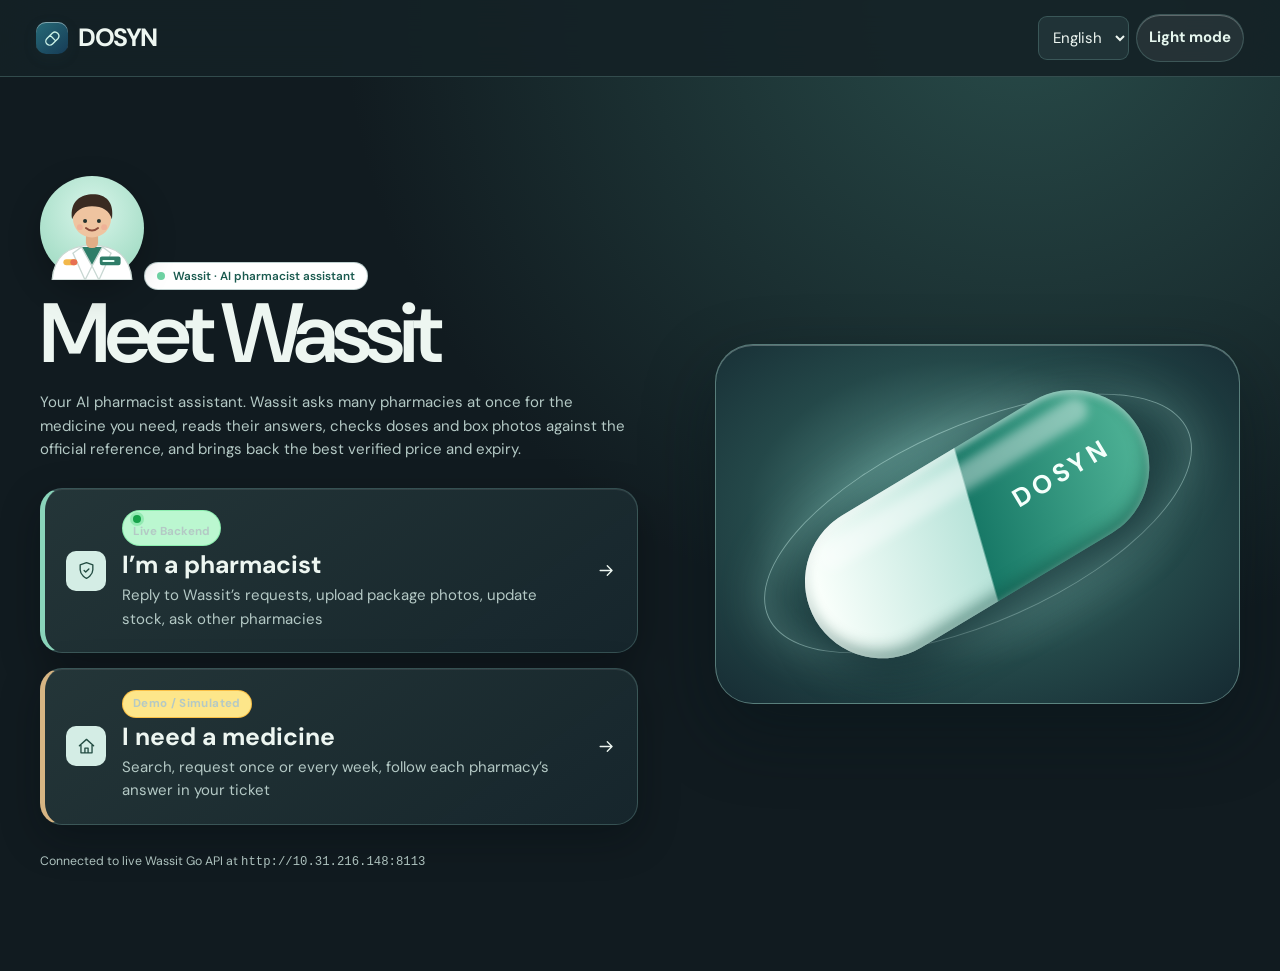
==== web/index.html @ 0b7f14d9 "checkpoint: DOSYN redesign (Wassit client UI), offers/speech fixes, Phase 3A in progress - web: Wass" ====
<!doctype html>
<html lang="en">
<head>
  <meta charset="utf-8">
  <meta name="viewport" content="width=device-width,initial-scale=1">
  <meta name="description" content="DOSYN Pharmacy Network — Live Wassit AI Agent & Pharmacist-to-Pharmacist Availability Enquiry System.">
  <title>DOSYN — Wassit, your AI pharmacist</title>
  <link rel="stylesheet" href="style.css">
  <link rel="stylesheet" href="wassit.css">
  <script>
    window.VITE_API_BASE_URL = window.VITE_API_BASE_URL || 'http://10.31.216.148:8113';
    window.NEXT_PUBLIC_API_BASE_URL = window.NEXT_PUBLIC_API_BASE_URL || 'http://10.31.216.148:8113';
  </script>
  <script defer src="wassit-demo.js"></script>
  <script defer src="wassit-ui.js"></script>
  <script defer src="app.js"></script>
</head>
<body>
  <a class="skip" href="#main">Skip to content</a>
  <div id="app"></div>
  <div id="announce" class="sr" role="status"></div>
  <dialog id="dialog" aria-labelledby="dialog-title"></dialog>
</body>
</html>
---- web/style.css ----
@import url('https://fonts.googleapis.com/css2?family=DM+Sans:wght@400;500;600;700&display=swap');
:root{--ink:#203b33;--muted:#52665d;--pine:#204c3d;--deep:#14382f;--paper:#f8f7f1;--white:#fffefa;--line:#dce3d9;--mint:#e4efe4;--lime:#d9e8ad;--sand:#f7ecd6;--serif:"DM Sans",system-ui,sans-serif;font:15px/1.55 "DM Sans",system-ui,sans-serif;color:var(--ink);background:var(--paper)}
*{box-sizing:border-box}body{margin:0}button,input,select,textarea{font:inherit}button,a,input,select,textarea{touch-action:manipulation}button,a{ -webkit-tap-highlight-color:transparent}button{cursor:pointer}a{color:inherit}h1,h2,h3,p{margin:0}h1,h2{font-family:var(--serif);font-weight:400;line-height:1}h1{font-size:clamp(3rem,7vw,6.3rem)}h2{font-size:clamp(2rem,4.4vw,3.7rem)}h3{font-size:1.05rem}p{color:var(--muted)}:focus-visible{outline:3px solid #8c5228;outline-offset:4px}button:disabled{opacity:.55;cursor:default}.sr,.skip:not(:focus){position:absolute;width:1px;height:1px;overflow:hidden;clip-path:inset(50%)}.skip:focus{position:fixed;top:8px;left:8px;z-index:10;background:white;padding:12px}
.wrap{width:min(1240px,calc(100% - 72px));margin:auto}.top{border-bottom:1px solid var(--line);background:var(--paper)}.top .wrap{display:flex;align-items:center;justify-content:space-between;gap:20px;min-height:76px}.brand{display:inline-flex;align-items:center;gap:10px;text-decoration:none;font-size:25px;font-weight:700;letter-spacing:-.06em;white-space:nowrap}.mark{width:32px;height:32px;background:var(--pine);border-radius:10px;display:grid;place-items:center;color:var(--lime)}svg{width:19px;height:19px;flex:none;vertical-align:middle}.top nav,.actions,.row,.tags{display:flex;align-items:center;gap:12px;flex-wrap:wrap}.top nav{gap:28px}.top nav a,.quiet{font-weight:600;text-decoration:none}.btn{border:1px solid transparent;border-radius:9px;min-height:44px;padding:10px 16px;background:var(--pine);color:#fff;display:inline-flex;gap:9px;align-items:center;justify-content:center;text-decoration:none;font-weight:700;transition:background .18s,transform .18s}.btn:hover{background:#316550;transform:translateY(-1px)}.btn.secondary{background:var(--white);color:var(--pine);border-color:var(--line)}.btn.secondary:hover,.btn.ghost:hover{background:var(--mint)}.btn.ghost{background:transparent;color:var(--pine)}.btn.small{padding:8px 12px}.btn.light{background:var(--lime);color:var(--deep)}.eyebrow{display:inline-flex;align-items:center;gap:8px;font-size:.73rem;font-weight:700;letter-spacing:.15em;text-transform:uppercase}.dot{display:inline-block;width:8px;height:8px;border-radius:50%;background:#588657;flex:none}.tag{border-radius:99px;background:var(--mint);color:#294d39;padding:4px 10px;font-size:.77rem;font-weight:700;display:inline-flex;align-items:center;gap:6px}.tag.warm{background:var(--sand);color:#68491d}.tag.neutral{background:#edf0ea;color:#45564c}
.hero{display:grid;grid-template-columns:1.05fr 1fr;gap:48px;align-items:center;padding:72px 0 66px}.hero h1{margin:20px 0 22px;letter-spacing:-.045em}.hero h1 em{color:#52765d;font-weight:400}.hero p{font-size:1.1rem;max-width:440px}.hero .actions{margin:28px 0 18px}.caption{font-size:.82rem}.scene{min-height:490px;position:relative;display:grid;place-items:center;padding:42px 26px 48px;overflow:hidden;border-radius:24px;background:#dce7d9;background-image:radial-gradient(#8ca591 1px,transparent 1px);background-size:20px 20px;isolation:isolate}.scene:before,.scene:after{content:"";position:absolute;z-index:-1;border:1px solid #a4b7a1;border-radius:50%;width:480px;height:480px;transform:rotate(-25deg) scaleY(.64)}.scene:after{width:640px;height:640px}.scene-label{position:absolute;bottom:16px;left:22px;right:22px;display:flex;justify-content:space-between;color:#365344;font-size:.68rem;font-weight:700;letter-spacing:.12em;text-transform:uppercase}.preview{width:min(100%,380px);border:1px solid #e6eae1;border-radius:17px;background:var(--white);padding:22px;box-shadow:0 22px 54px #26493222}.preview h3{font-size:1.36rem;margin-top:15px}.split{justify-content:space-between}.preview .btn{width:100%;margin-top:14px}.timeline{list-style:none;padding:0;margin:18px 0 0}.timeline li{display:flex;align-items:flex-start;gap:12px;padding:0 0 16px;position:relative}.timeline li:not(:last-child):after{position:absolute;content:"";width:1px;top:23px;left:11px;bottom:0;background:var(--line)}.timeline .step{width:24px;height:24px;flex:none;border-radius:50%;display:grid;place-items:center;background:var(--mint);color:var(--pine);font-size:.77rem;font-weight:700}.timeline .step svg{width:14px;height:14px}.timeline .waiting .step{background:var(--sand);color:#68491d}.timeline small{display:block;color:var(--muted)}.band{background:var(--deep);color:#f8faee}.band .wrap{display:grid;grid-template-columns:repeat(3,1fr);gap:24px;padding:25px 0}.band .row{flex-wrap:nowrap}.band svg{color:var(--lime)}.section{padding:64px 0}.section h2{margin:12px 0 25px}.grid{display:grid;grid-template-columns:repeat(3,minmax(0,1fr));gap:16px}.grid.two{grid-template-columns:repeat(2,minmax(0,1fr))}.card{padding:21px;border:1px solid var(--line);border-radius:14px;background:var(--white);min-width:0}.card p,.card .actions{margin-top:7px}.card .actions{margin-top:15px}.tileicon{display:grid;place-items:center;width:40px;height:40px;border-radius:10px;background:var(--mint);color:var(--pine);flex:none}.section .tileicon{margin-bottom:14px}.footer{border-top:1px solid var(--line);padding:25px 0}
.appbar{position:sticky;top:0;z-index:3}.workspace{display:grid;grid-template-columns:235px minmax(0,1fr);min-height:calc(100vh - 76px)}.side{padding:26px 16px;border-right:1px solid var(--line);background:#f0f2ea}.side .eyebrow{margin:5px 10px 16px}.side nav{display:grid;gap:5px}.side a{border-radius:9px;padding:10px 11px;display:flex;gap:11px;align-items:center;text-decoration:none;font-weight:600;min-height:44px}.side a:hover,.side a[aria-current]{background:#dce9db;color:#234936}.desk{padding:35px clamp(18px,4vw,58px) 60px;max-width:1450px;width:100%}.desk h1,.auth h1{font-size:clamp(2.6rem,5vw,4.5rem);letter-spacing:-.025em;margin:8px 0 10px}.desk h2{font-size:2.25rem;margin:27px 0 15px}.desk>.grid,.desk>.stack,.desk>.card{margin-top:19px}.banner{background:#e1ebdf;border:1px solid #d1e1d0;padding:25px;border-radius:15px}.banner p{max-width:60ch;margin:6px 0 14px}.stack{display:grid;gap:10px}.search{display:flex;gap:10px;align-items:end;margin-top:20px}.search label{flex:1}.field{display:grid;gap:6px;font-weight:700;min-width:0}.field input,.field select,.field textarea{width:100%;min-height:46px;border:1px solid #a6b5a8;border-radius:8px;padding:9px 11px;background:var(--white);color:var(--ink)}.form{display:grid;gap:14px}.empty{padding:24px;border:1px dashed #acbaad;border-radius:12px;color:var(--muted)}.auth{max-width:570px;margin:40px auto;padding:0 18px}.auth .card{padding:clamp(18px,4vw,32px)}.auth .form,.auth .actions{margin-top:16px}.auth .actions a[aria-current]{background:var(--mint)}.auth .caption{margin-top:12px}.request{display:flex;align-items:center;justify-content:space-between;gap:12px;flex-wrap:wrap}.request .row{flex-wrap:nowrap}.request p{margin:2px 0 0}.audit{padding:12px 0;border-top:1px solid var(--line)}.audit small{display:block;color:var(--muted)}dialog{width:min(620px,calc(100% - 28px));max-height:85vh;border:1px solid var(--line);border-radius:16px;color:var(--ink);background:var(--white);padding:24px;box-shadow:0 22px 80px #122f3855}dialog::backdrop{background:#102a24a0}dialog h2{font-size:2.5rem;margin:8px 0 12px}dialog .actions{margin-top:15px}dialog .form{margin-top:12px}.doc{max-height:48vh;width:100%;object-fit:contain;border:1px solid var(--line);border-radius:8px}.doc.pdf{height:48vh}.notice{margin-top:12px;background:var(--sand);color:#62451d;border-radius:8px;padding:10px 13px}.role-name{font-weight:700}.enter{animation:enter .3s ease-out both}@keyframes enter{from{opacity:0;transform:translateY(6px)}to{opacity:1;transform:translateY(0)}}
@media(max-width:1000px){.hero{gap:26px}.scene{min-height:430px}.workspace{grid-template-columns:190px minmax(0,1fr)}.desk .grid{grid-template-columns:repeat(2,minmax(0,1fr))}}
@media(max-width:740px){.wrap{width:calc(100% - 32px)}.top .wrap{min-height:65px}.top nav,.role-name{display:none}.hero{grid-template-columns:1fr;padding:40px 0 32px}.scene{min-height:405px}.hero h1{font-size:clamp(3.4rem,11vw,5.2rem)}.band .wrap{gap:12px;padding:16px 0;grid-template-columns:1fr}.section{padding:38px 0}.grid,.grid.two{grid-template-columns:1fr}.workspace{display:block}.side{padding:8px 12px;border-right:0;border-bottom:1px solid var(--line)}.side .eyebrow{display:none}.side nav{display:flex;overflow-x:auto}.side a{white-space:nowrap}.desk{padding-top:22px}}
@media(max-width:480px){.desk .grid{grid-template-columns:1fr}.search{align-items:stretch;flex-direction:column}.appbar .wrap{gap:6px}.appbar .actions{gap:2px}.appbar .btn{padding:7px}.scene{padding-left:15px;padding-right:15px}.preview{padding:16px}.hero .actions{gap:8px}}
@media(prefers-reduced-motion:reduce){*,*::before,*::after{animation:none!important;transition:none!important;scroll-behavior:auto!important}}
@media(max-width:480px){.appbar .wrap{flex-wrap:wrap;padding:8px 0}.appbar .actions{margin-left:auto}} details{margin-top:15px} summary{cursor:pointer;min-height:44px;padding:9px 0;font-weight:700}

.top{background:#f6faf8cb;backdrop-filter:blur(24px);border-color:#ffffffa0}
body{background:radial-gradient(ellipse at 90% 12%,#a6e1d4 0%,transparent 36%),radial-gradient(ellipse at 4% 40%,#d9d3f0 0%,transparent 37%),radial-gradient(ellipse at 80% 90%,#c4ddf4 0%,transparent 40%),#eff6f5;background-attachment:fixed}
:root{--ink:#122e35;--muted:#405d66;--pine:#174c52;--deep:#123a44;--white:#ffffffa6;--line:#76979f47;--mint:#d8eee9;--lime:#ccf2e7}
h1,h2{font-weight:600;line-height:1.04;letter-spacing:-.065em}
.hero{gap:clamp(24px,5vw,78px);min-height:clamp(640px,83vh,810px);padding-block:56px}
.hero h1{font-size:clamp(3.1rem,6.8vw,6.5rem);letter-spacing:-.085em;line-height:.98}
.hero h1 em{font-style:normal;font-weight:500;color:#24666e}
.hero p{max-width:42ch}
.mark{background:linear-gradient(140deg,#276b78,#163b56);box-shadow:inset 0 1px #ffffff6b,0 4px 14px #24445724}
.btn{border-radius:999px;box-shadow:inset 0 1px #ffffff43}
.btn.secondary{background:#ffffff80}
.btn:hover{background:#22606a}
.scene{isolation:isolate;min-height:530px;border-radius:clamp(28px,5vw,65px) 26px clamp(35px,6vw,82px) 28px;background:linear-gradient(148deg,#122f49,#255663 57%,#397d7d);border:1px solid #ffffffa0;box-shadow:0 26px 65px #24485440,inset 0 1px 0 #ffffff85}
.scene:before,.scene:after{display:none}
.scene-label{color:#e4f9f3}
.preview{position:relative;border-radius:24px;background:linear-gradient(145deg,#f6fff9eb,#d4e9efd6);border-color:#fff;backdrop-filter:blur(24px);box-shadow:0 25px 65px #061f4382,inset 0 1px #fff;z-index:1}
.orbit{position:absolute;width:min(560px,135%);aspect-ratio:1;top:50%;left:50%;transform:translate(-50%,-50%) rotate(-25deg);pointer-events:none}
.orbit i{position:absolute;inset:12%;border-radius:46%;border:15px solid #91e6e88f;box-shadow:0 0 32px #8ce2e673,inset 0 0 30px #90edf89e;animation:flow 16s ease-in-out infinite alternate}
.orbit i:nth-child(2){inset:6% 12%;border-width:3px;border-color:#c8f4ff;transform:rotate(44deg);animation-delay:-7s}
.orbit i:nth-child(3){inset:20% 4%;border-width:23px;border-color:#9b97e18c;transform:rotate(82deg);animation-delay:-11s}
.orbit i:nth-child(4){inset:2% 24%;border-width:1px;border-color:#b6f4ff;transform:rotate(116deg);animation-delay:-4s}
@keyframes flow{from{border-radius:43% 57% 48% 52% / 53% 39% 61% 47%;scale:.92}to{border-radius:56% 44% 61% 39% / 39% 61% 44% 56%;scale:1.13}}
.band{background:#174354e8}
.band .row{font-weight:600}
.card,.banner,.side,dialog{background:linear-gradient(140deg,#ffffffda,#f3fbf88f);border:1px solid #ffffffdc;box-shadow:0 9px 32px #294f5d14,inset 0 1px #fff;backdrop-filter:blur(18px)}
.card{border-radius:22px}
.card h3{margin-top:5px}
.workspace{grid-template-columns:minmax(205px,235px) minmax(0,1fr);gap:16px;padding:16px}
.side{border-radius:26px;height:max-content;position:sticky;top:94px}
.side a[aria-current],.side a:hover{background:#cde8e7}
.desk{border-radius:30px;background:#f6fbfa70;border:1px solid #ffffffb8;padding-top:34px}
.desk h1,.auth h1{letter-spacing:-.07em}
.banner{background:radial-gradient(ellipse at 100% 20%,#a7dfd7a6,transparent 65%),linear-gradient(125deg,#effcf8,#eef2fc9e);padding:clamp(20px,4vw,46px)}
.banner h2{margin:8px 0;font-size:clamp(1.9rem,4vw,3.1rem)}
.library{display:flex;align-items:center;gap:clamp(18px,5vw,52px);flex-wrap:wrap}
.folder-art{width:clamp(95px,17vw,172px);aspect-ratio:1;display:grid;place-items:center;flex:none;border-radius:32% 26% 38% 26%;color:#d7fff5;background:linear-gradient(145deg,#62a8ab,#1b586d 70%,#2d476c);box-shadow:inset 0 1px #ffffffb2,0 15px 38px #27616f4f;transform:rotate(-6deg)}
.folder-art svg{width:48%;height:48%;stroke-width:1.2}
dialog{background:linear-gradient(145deg,#f9fffc,#eaf6fa);border-radius:26px}
.upload{padding:17px;border:1px dashed #779b9e;border-radius:16px;background:#ffffff75}
.upload p:empty{display:none}
.field input[type=file]{min-width:0}
.timeline .waiting .step{box-shadow:0 0 0 4px #d9ad552c}
@media(max-width:1000px){.workspace{grid-template-columns:190px minmax(0,1fr)}.scene{min-height:460px}}
@media(max-width:740px){.workspace{display:block;padding:8px}.side{position:static;margin-bottom:8px;border-radius:15px}.desk{padding-top:22px;border-radius:20px}.hero{padding-block:40px;min-height:auto}.scene{min-height:405px}}
@media(prefers-reduced-motion:reduce){.orbit i{animation:none}}
.floor-counter{position:relative;display:grid;grid-template-columns:minmax(0,1.5fr) minmax(215px,1fr);gap:24px;align-items:end;padding:clamp(20px,4vw,45px);border-radius:26px;border:1px solid white;background:radial-gradient(ellipse at 86% 0,#b1e4d5 0,transparent 56%),linear-gradient(130deg,#f9fffc,#e1f2f1);box-shadow:inset 0 1px #fff,0 14px 36px #1a576416}
.floor-counter h1{font-size:clamp(2.6rem,5vw,5rem);margin:12px 0}.floor-counter .search{margin-top:24px}.floor-counter input{border-radius:999px;padding-inline:15px;background:#ffffffc9}
.counter-links{display:grid;gap:9px}.counter-links a{display:flex;align-items:center;gap:12px;padding:10px;border-radius:15px;text-decoration:none;background:#ffffff84;border:1px solid #fff;transition:background .2s}.counter-links a:hover{background:white}.counter-links a>svg{margin-left:auto}.counter-links small{display:block;color:var(--muted)}
.shelf-heading{margin-top:20px}.shelf-heading h2{margin:10px 0}.shelf-note{margin-bottom:14px}
.shelf-case{position:relative;overflow:hidden;padding:clamp(12px,3vw,32px);border-radius:22px;border:1px solid #fff;background:repeating-linear-gradient(90deg,transparent 0 28px,#7a96891a 29px 30px),radial-gradient(ellipse at 50% 0,#ecfff9,#d7e6e2 65%,#c1d4d0);box-shadow:inset 0 8px 26px #385c5b25,0 15px 32px #294f5d20}
.shelf-case:before{content:"";position:absolute;inset:0 8% auto;height:3px;background:#fff;box-shadow:0 2px 21px 6px #d7fff3;pointer-events:none}
.shelf-products{display:grid;grid-template-columns:repeat(auto-fill,minmax(min(100%,143px),1fr));gap:14px 0;align-items:stretch}
.shelf-product{position:relative;display:grid;grid-template-rows:148px auto;justify-items:center;align-items:end;gap:12px;min-width:0;text-align:left;border:0;background:transparent;color:var(--ink);padding:10px 9px 0;isolation:isolate}
.shelf-product:after{content:"";position:absolute;z-index:-1;left:0;right:0;top:156px;height:19px;border-top:1px solid #fff;border-bottom:1px solid #9fb9b3;background:linear-gradient(#e8fffae8,#a8cbc3a3 45%,#e8f9f5d9);box-shadow:0 10px 14px #527e7838}
.shelf-label{align-self:start;width:100%;padding:7px 8px;min-height:65px;border:1px solid #fff;border-radius:7px;background:#f8fffdc2;text-align:center;overflow-wrap:anywhere}.shelf-label small{display:block;color:var(--muted);font-size:.72rem;line-height:1.35}
.carton{--package:#db8f88;position:relative;display:block;width:min(100%,112px);height:126px;transform:perspective(490px) rotateY(-13deg);transition:transform .24s ease,filter .24s ease;filter:drop-shadow(6px 10px 5px #233a3c40)}
.carton:before,.carton:after{content:"";position:absolute;background:var(--package)}.carton:before{width:13px;top:0;bottom:0;left:100%;transform:skewY(-24deg);transform-origin:left;filter:brightness(.76)}.carton:after{left:0;right:0;bottom:100%;height:6px;transform:skewX(-64deg);transform-origin:bottom;filter:brightness(1.12)}
.carton-front{display:flex;flex-direction:column;height:100%;position:relative;overflow:hidden;padding:7px 6px;line-height:1.1;background:linear-gradient(152deg,#fff 0 59%,var(--package) 60% 84%,#edf5f4 85%);border:1px solid #fff;box-shadow:inset -2px 0 #294f5d1a;font-size:.71rem}.carton-front strong{font-size:.83rem;margin-top:9px;letter-spacing:-.045em}.carton-front small{font-size:.64rem;margin-top:4px}.carton-brand,.carton-demo{font-size:.51rem;letter-spacing:.10em;font-weight:700}.carton-brand svg{width:12px;height:12px}.carton-demo{margin-top:auto}.carton.violet{--package:#c1a5db}.carton.aqua{--package:#78c8c9}.carton.amber{--package:#e6bb77}.carton.blue{--package:#99b7e4}.carton.green{--package:#88c5a3}
.shelf-product:hover .carton,.shelf-product:focus-visible .carton{transform:perspective(490px) rotateY(2deg) translateY(-8px);filter:drop-shadow(8px 15px 6px #233a3c45)}
.product-display{display:flex;align-items:center;gap:25px;padding:18px;background:#dcefeb;border-radius:16px}.product-display .carton{flex:0 0 112px}.product-display p+p{margin-top:7px}
@media(max-width:950px){.floor-counter{grid-template-columns:1fr}.counter-links{grid-template-columns:repeat(2,minmax(0,1fr))}}
@media(max-width:480px){.counter-links{grid-template-columns:1fr}.shelf-products{grid-template-columns:repeat(2,minmax(0,1fr))}.shelf-product{padding-inline:6px}.shelf-case{padding-inline:8px}.product-display{gap:16px;padding:13px}}
.dispensary,.dispensary-dialog{--ink:#edf6f1;--muted:#b4c9c5;--pine:#bce9d8;--line:#638d8b66;--white:#203337;--mint:#d4ede5;color:var(--ink)}
.dispensary{min-height:100vh;background:radial-gradient(ellipse at 80% 0,#284b49,transparent 47%),#111b20}
.dispensary .top{background:#142226e8;border-color:var(--line)}
.dispensary .workspace{max-width:1500px;margin:auto;gap:22px}
.dispensary .side,.dispensary .desk,.dispensary .card,.dispensary-dialog{background:linear-gradient(145deg,#26383bea,#17272de8);border-color:var(--line);box-shadow:0 14px 40px #040b0e50,inset 0 1px #ffffff16}
.dispensary .side a:hover,.dispensary .side a[aria-current]{background:#36534f;color:#effbf4}
.dispensary .floor-counter{background:radial-gradient(ellipse at 100% 0,#3b6761,transparent 62%),linear-gradient(130deg,#273e41,#18282e);border-color:var(--line);box-shadow:inset 0 1px #ffffff1a}
.dispensary .counter-links a,.dispensary-dialog .upload{background:#ffffff0a;border-color:var(--line)}
.dispensary .counter-links a:hover{background:#ffffff21}
.dispensary .btn,.dispensary-dialog .btn{color:#17342f}
.dispensary .btn.secondary,.dispensary .btn.ghost,.dispensary-dialog .btn.secondary,.dispensary-dialog .btn.ghost{background:#ffffff12;color:#e6f7ef;border-color:var(--line)}
.dispensary .btn:hover,.dispensary-dialog .btn:hover{background:#d2f5e8;color:#17342f}
.dispensary .field input,.dispensary .field select,.dispensary .field textarea,.dispensary-dialog .field input,.dispensary-dialog .field select,.dispensary-dialog .field textarea{background:#18282d;color:var(--ink);border-color:#74958f;color-scheme:dark}
.dispensary input::placeholder,.dispensary-dialog input::placeholder{color:var(--muted)}
.dispensary :focus-visible,.dispensary-dialog :focus-visible{outline-color:#f4c98a}
.dispensary .tileicon{color:#234c42}
.dispensary .shelf-case{background:repeating-linear-gradient(90deg,transparent 0 38px,#d6fff211 39px 40px),radial-gradient(ellipse at 50% 0,#42615c,#1c3236 65%,#15252a);border-color:var(--line);box-shadow:inset 0 8px 24px #07121685,0 14px 30px #0b151972}
.dispensary .shelf-product:after{border-color:#bdeae6a3;background:linear-gradient(#c4f9ee99,#5a9f9585 35%,#254444bd 83%,#abd6cb94);box-shadow:0 10px 14px #07121699}
.dispensary .shelf-label{background:#18292ce3;border-color:var(--line)}
.dispensary .carton,.dispensary-dialog .carton{color:#142d35}
.dispensary-dialog .product-display{background:#111e23;border:1px solid var(--line);align-items:stretch}
.medicine-record{display:grid;gap:6px;margin:0;flex:1}.medicine-record div{padding:3px 0;border-bottom:1px solid var(--line)}.medicine-record dt{color:var(--muted);font-size:.74rem}.medicine-record dd{margin:0;font-weight:600}
.folder-grid{display:grid;grid-template-columns:repeat(auto-fill,minmax(min(100%,210px),1fr));gap:20px;margin-top:15px}
.folder-tile{position:relative;isolation:isolate;min-height:158px;padding:18px 0 0;border:0;background:transparent;color:var(--ink);text-align:left}
.folder-tile:before{content:"";position:absolute;inset:0 47% auto 0;height:30px;border:1px solid #769e94;background:#3d625b;border-radius:12px 16px 0 0;z-index:-2}
.folder-sheet{position:absolute;inset:14px 14px 0;background:#c9e5d9;border-radius:8px;z-index:-1;transition:transform .2s ease}
.folder-face{display:grid;align-content:end;gap:5px;min-height:140px;padding:17px;border:1px solid #84b3a49c;border-radius:12px;background:linear-gradient(150deg,#45736bf5,#1e3a3d);box-shadow:inset 0 1px #ffffff35,0 10px 30px #0b151950;overflow-wrap:anywhere}
.folder-face svg{margin-bottom:8px;color:#c7eadd}.folder-face small{color:#c8ddd8}
.folder-tile:hover .folder-sheet,.folder-tile:focus-visible .folder-sheet{transform:translateY(-7px)}
.dispensary-dialog .timeline .step{color:#214839}.dispensary-dialog .timeline .waiting .step{color:#68491d}
.public-site .hero{min-height:clamp(510px,73vh,730px);grid-template-columns:1.05fr 1fr}
.public-site .hero h1 em{color:#b7e9d7}
.store-window{overflow:hidden;padding:clamp(18px,3vw,35px);border-radius:34px;border:1px solid #91beb280;background:radial-gradient(ellipse at 50% 4%,#537b70,#253f43 52%,#15282e);box-shadow:inset 0 1px #ffffff45,0 25px 65px #06101785}
.window-cartons{display:flex;justify-content:center;align-items:end;gap:clamp(12px,4vw,45px);min-height:236px;padding:38px 8px 22px;border-bottom:9px solid #99d4c48c;box-shadow:0 8px 22px #86d5c32f}
.window-cartons .carton:nth-child(2){height:156px;width:min(100%,128px);transform:perspective(490px) rotateY(-8deg) translateY(-6px)}
.window-counter,.window-counter>div{display:flex;align-items:center;gap:12px}.window-counter{justify-content:space-between;padding-top:25px}.window-counter small{display:block;color:var(--muted)}
.public-tracker .timeline .step{color:#214839}.public-tracker .timeline .waiting .step{color:#68491d}
.access-layout{display:grid;grid-template-columns:1fr minmax(320px,.85fr);gap:20px;max-width:1060px;padding:clamp(24px,6vw,76px) 0}
.access-intro,.access-card{padding:clamp(20px,4vw,48px);border-radius:27px}.access-intro{background:radial-gradient(ellipse at 70% 82%,#426d63,transparent 60%),linear-gradient(145deg,#264045,#17282d);border:1px solid var(--line);display:flex;flex-direction:column}
.access-intro h2,.access-card h1{margin:12px 0;max-width:14ch}.access-card h1{font-size:clamp(2.7rem,5vw,4.6rem)}
.access-object{display:grid;place-items:center;min-height:210px;flex:1;padding-top:24px}.access-object .carton{scale:1.23}
.role-toggle{display:grid;grid-template-columns:1fr 1fr;gap:6px;padding:5px;margin:22px 0 18px;border-radius:999px;background:#111f23;border:1px solid var(--line)}
.role-toggle .btn{border-color:transparent!important;background:transparent!important}.role-toggle .btn[aria-current]{background:#bce9d8!important;color:#17342f!important}
.access-card .form>.btn{margin-top:5px}.access-switch{margin-top:18px}.access-switch a{color:#bce9d8;font-weight:700}
@media(max-width:740px){.public-site .hero,.access-layout{grid-template-columns:1fr}.access-card{grid-row:1}.access-object{display:none}.window-cartons{min-height:200px}}
.preferences{display:flex;flex-wrap:wrap;gap:7px;align-items:center}.preferences select{min-height:44px;border:1px solid var(--line);border-radius:9px;padding:6px 10px;color:var(--ink);background:var(--white)}
.client-shortcuts{display:flex;flex-wrap:wrap;gap:12px;margin:24px 0}.dispensary .client-shortcuts a{background:#283f59;border-color:#7195b1}.dispensary .client-shortcuts a:nth-child(2){background:#524268;border-color:#a690c0}.dispensary .client-shortcuts a:nth-child(3){background:#55452c;border-color:#ad9364}
.dispensary .desk>p,.dispensary .side a,.map-choice{font-size:1.06rem}.dispensary .side a,.map-choice,.dispensary .btn{min-height:48px}.dispensary .shelf-label small{font-size:.85rem}
.map-layout{display:grid;grid-template-columns:minmax(0,1.6fr) minmax(230px,1fr);gap:16px;margin-top:24px}.pharmacy-map{position:relative;min-height:390px;isolation:isolate;overflow:hidden;border-radius:22px;border:1px solid #9bb9b8;background:repeating-linear-gradient(30deg,#b7dde5 0 24px,#b5dbe4 25px 26px)}
.coast{position:absolute;inset:0;clip-path:polygon(74% 0,69% 16%,57% 28%,59% 40%,49% 53%,46% 69%,35% 83%,29% 100%,100% 100%,100% 0);background:repeating-linear-gradient(112deg,transparent 0 27px,#a7bdad 28px 29px),repeating-linear-gradient(12deg,#edf2e7 0 31px,#bdcabe 32px 34px)}
.map-pin{position:absolute;display:flex;align-items:center;gap:6px;min-height:46px;border:2px solid white;border-radius:10px;padding:7px 9px;background:#fff;color:#13353b;font-weight:700;box-shadow:0 4px 12px #15434d4d;white-space:nowrap}.map-pin[aria-pressed=true]{background:#175b52;color:white}.pin-0{top:16%;left:48%}.pin-1{top:42%;left:36%}.pin-2{top:71%;left:23%}
.map-list{display:grid;gap:8px;align-content:start}.map-choice{display:flex;align-items:center;gap:10px;text-align:start;padding:10px;border-radius:12px;border:1px solid var(--line);background:var(--white);color:var(--ink)}.map-choice[aria-pressed=true]{outline:2px solid #56a490;outline-offset:-2px}.map-choice small{display:block;color:var(--muted)}.map-detail h2{margin:0;font-size:1.65rem}
.inventory-folders{display:grid;grid-template-columns:repeat(auto-fit,minmax(125px,1fr));gap:12px;margin-top:22px}.inventory-folders .folder-tile{min-height:100px;color:#f0fff9}.inventory-folders .folder-face{min-height:82px;padding:12px}.inventory-folders [aria-pressed=true] .folder-face{outline:3px solid #c5a257;outline-offset:-3px}.stock-grid{margin-top:18px}.stock-grid .carton{color:#143437;margin:8px 0 16px}
.ai-guide{display:flex;align-items:center;gap:12px;margin-top:14px;padding:10px;border:1px solid var(--line);border-radius:13px}.ai-guide small{display:block;color:var(--muted)}.ai-avatar{display:block;position:relative;flex:none;width:48px;height:48px;border-radius:50%;background:#b9dcd4;overflow:hidden}.ai-avatar:before{content:"";position:absolute;top:7px;left:15px;width:18px;height:19px;border-radius:47%;background:#b97a54;box-shadow:0 -4px 0 -1px #34434a}.ai-avatar i{position:absolute;left:8px;bottom:0;width:32px;height:21px;background:linear-gradient(62deg,#fff 45%,#377b73 46% 55%,#fff 56%);border-radius:50% 50% 0 0}
[data-theme=light] .dispensary,[data-theme=light] .dispensary-dialog{--ink:#17343b;--muted:#435b63;--line:#a7bebd;--white:#fff;--pine:#1b5b50;background:#eef6f4;color:var(--ink)}
[data-theme=light] .dispensary .top,[data-theme=light] .dispensary .desk,[data-theme=light] .dispensary .side,[data-theme=light] .dispensary .card,[data-theme=light] .dispensary .shelf-label,[data-theme=light] .dispensary-dialog .product-display{background:#fff;color:var(--ink);box-shadow:0 6px 22px #153c4012}
[data-theme=light] .dispensary .btn,[data-theme=light] .dispensary-dialog .btn{color:white}[data-theme=light] .dispensary .btn.secondary,[data-theme=light] .dispensary .btn.ghost,[data-theme=light] .dispensary-dialog .btn.secondary,[data-theme=light] .dispensary-dialog .btn.ghost{color:var(--ink);background:#e3efed}
[data-theme=light] .dispensary .side a[aria-current],[data-theme=light] .dispensary .side a:hover{background:#d5eae4;color:#143b32}
[data-theme=light] .dispensary .client-shortcuts a:first-child{background:#dceafa}[data-theme=light] .dispensary .client-shortcuts a:nth-child(2){background:#ede4f7}[data-theme=light] .dispensary .client-shortcuts a:nth-child(3){background:#faedcf}
[data-theme=light] .dispensary .hero h1 em,[data-theme=light] .access-switch a{color:#1b5b50}[data-theme=light] .store-window,[data-theme=light] .access-intro{background:#d9ede8}[data-theme=light] .public-site .band{color:#fff}
[data-theme=light] .dispensary .field input,[data-theme=light] .dispensary .field select,[data-theme=light] .dispensary .field textarea,[data-theme=light] .dispensary-dialog .field input,[data-theme=light] .dispensary-dialog .field select,[data-theme=light] .dispensary-dialog .field textarea{background:#fff;color:var(--ink);color-scheme:light}
[dir=rtl] .side{border-inline-start:0}[dir=rtl] .request .row{flex-direction:row}
.top .wrap{flex-wrap:wrap;padding-block:8px}
@media(max-width:850px){.map-layout{grid-template-columns:1fr}}
@media(max-width:480px){.pharmacy-map{min-height:310px}.pin-0{left:35%}.pin-1{left:24%}.pin-2{left:12%}}
.counter-board{display:grid;grid-template-columns:minmax(0,1.6fr) minmax(0,1fr);gap:16px;margin:18px 0 26px}.counter-board h2{margin:0 0 14px;font-size:clamp(1.5rem,3vw,2.4rem)}.counter-board section>.btn{margin-top:15px}.counter-board .counter-replies{border-inline-start:4px solid #d8b36d}.counter-board .counter-files{border-inline-start:4px solid #a895d2}.counter-files .tileicon{margin-bottom:14px}.confirmation-card{margin-top:12px;padding:16px;border:1px solid var(--line);border-inline-start:4px solid #c9a66b;border-radius:13px;background:#81a8a815}.confirmation-card.available{border-inline-start-color:#65b994}.confirmation-card.unavailable{border-inline-start-color:#d78c82}.confirmation-card.unresolved{border-inline-start-color:#9ba6ad}.confirmation-card h3{margin:10px 0}.confirmation-card dl{display:grid;grid-template-columns:repeat(auto-fit,minmax(min(100%,140px),1fr));gap:10px;margin:10px 0}.confirmation-card dt{color:var(--muted);font-size:.83rem}.confirmation-card dd{margin:0;font-weight:600}.confirmation-card p strong{display:block;color:var(--ink)}.confirmation-card .btn{margin-top:12px}
@media(max-width:740px){.counter-board{grid-template-columns:1fr}}
.queue-overview{display:grid;grid-template-columns:repeat(3,minmax(0,1fr));gap:14px;margin:24px 0}.queue-metric{display:grid;grid-template-columns:auto 1fr auto;align-items:center;gap:10px;text-decoration:none;border-block-start:3px solid #c5a15f!important}.queue-metric:nth-child(2){border-block-start-color:#79adbf!important}.queue-metric:nth-child(3){border-block-start-color:#aa92c8!important}.queue-metric strong{font-size:1.9rem;line-height:1}.queue-metric>span:not(.tileicon){grid-column:1/3;font-weight:700}.queue-metric>svg{grid-row:2;grid-column:3}.queue-metric:hover{outline:1px solid var(--pine)}
.queue-filters{display:flex;flex-wrap:wrap;gap:8px;margin:22px 0 16px}.queue-filters button{min-height:46px;padding:8px 12px;border:1px solid var(--line);border-radius:9px;background:var(--white);color:var(--ink);font-weight:600}.queue-filters button[aria-pressed=true]{background:#c6e7da;color:#15382f;border-color:#669c8b}.queue-filters span{display:inline-block;min-width:21px;margin-inline-start:5px;border-radius:6px;background:#7fb8aa33;text-align:center}
.directory-layout{grid-template-columns:minmax(230px,1fr) minmax(0,1.5fr);align-items:start}.directory-map{margin-top:0}.directory-map .pharmacy-map{min-height:330px}.directory-map summary{padding-block:5px}
@media(max-width:850px){.directory-layout{grid-template-columns:1fr}}@media(max-width:600px){.queue-overview{grid-template-columns:1fr}.queue-metric>span:not(.tileicon){grid-column:auto}.queue-metric>svg{grid-row:auto;grid-column:auto}.queue-metric{grid-template-columns:auto auto 1fr auto}}
.entry-hall{max-width:840px;padding-block:clamp(40px,11vh,105px)}.entry-hall h1{font-size:clamp(3rem,7vw,5.6rem);margin-bottom:14px}.entry-hall>p{font-size:1.12rem}.entry-doors{display:grid;gap:15px;margin:27px 0}.entry-door{display:flex;align-items:center;gap:16px;text-decoration:none;min-height:104px;border-inline-start:5px solid #8ad4ba!important}.entry-door:nth-child(2){border-inline-start-color:#d6b583!important}.entry-door strong{display:block;font-size:clamp(1.2rem,3vw,1.65rem)}.entry-door span:not(.tileicon){display:block;color:var(--muted)}.entry-door>svg{margin-inline-start:auto}.entry-door:hover{outline:2px solid var(--pine)}
.entry-account{width:min(680px,calc(100% - 32px));margin:auto;padding-block:30px 65px}.entry-account .access-card{margin-top:14px}.entry-account .form{margin-top:20px}
.room-back{margin-bottom:17px}.office-door{padding:22px clamp(18px,4vw,40px);border:1px solid #9d8669;border-radius:18px;background:repeating-linear-gradient(90deg,#24272a 0 22px,#2e3031 23px 24px);box-shadow:inset 0 0 0 5px #111b2080}.office-door .btn{margin-top:16px}.pharmacist-space .stock-bin{border-block-start:4px solid #ad9474}.pharmacist-space .stock-grid{padding:12px;border-radius:12px;background:#8f766322}.stock-bin .tag{margin-top:8px}
.branch-results{display:grid;gap:10px;margin-top:15px}.branch-results article{display:flex;align-items:center;justify-content:space-between;gap:10px;flex-wrap:wrap;border:1px solid var(--line);border-radius:12px;padding:13px}.branch-results .tag{margin-top:6px}
[data-theme=light] .office-door{background:repeating-linear-gradient(90deg,#f0ebe2 0 22px,#e2d7c6 23px 24px);box-shadow:none}
.client-space .workspace,.pharmacist-space .workspace{display:block;max-width:1190px}.client-space .side,.pharmacist-space .side{position:static;margin-bottom:14px;padding:8px 12px;border-radius:14px}.client-space .side .eyebrow,.pharmacist-space .side .eyebrow{display:none}.client-space .side nav,.pharmacist-space .side nav{display:flex;overflow-x:auto}.client-space .side a,.pharmacist-space .side a{white-space:nowrap}.client-space .desk,.pharmacist-space .desk{border:0;background:transparent;box-shadow:none;padding-inline:clamp(6px,2vw,25px)}
.verify-result:empty{display:none}.verify-result{border-inline-start:4px solid #caa05d;padding:10px 13px;background:#caa05d20;border-radius:7px;color:var(--ink)}.licence-help{margin-top:0}.licence-help summary{color:var(--ink)}.licence-help ul{margin-block:4px 10px;padding-inline-start:22px;color:var(--muted)}
.stock-actions{margin-top:18px}
.public-site .entry-gallery{max-width:1200px;display:grid;grid-template-columns:1.14fr 1fr;gap:clamp(24px,6vw,90px);align-items:center}.pill-display{position:relative;display:grid;place-items:center;min-height:360px;overflow:hidden;border-radius:38px;border:1px solid #b7ebdc65;background:radial-gradient(ellipse at 48% 47%,#64a299,#244849 57%,#152931);box-shadow:0 28px 70px #06151870,inset 0 1px #fff4}.pill-ring{position:absolute;width:88%;height:55%;border:1px solid #d2fcf47a;border-radius:50%;transform:rotate(-24deg);box-shadow:0 0 48px #bcfff239,inset 0 0 48px #bcfff239}.hero-pill{width:72%;aspect-ratio:2.45;position:relative;display:grid;place-items:center;border-radius:100px;overflow:hidden;transform:rotate(-31deg);background:linear-gradient(105deg,#f9fffb 8%,#b9e4da 49.5%,#187967 50%,#56ba9c);box-shadow:inset 0 3px 8px #fff9,inset 0 -9px 15px #1250447d,0 17px 40px #071a2188;animation:pill-float 7s ease-in-out infinite}.hero-pill i{position:absolute;inset:11% 9% auto;height:17%;border-radius:100px;background:#fff6;filter:blur(5px)}.hero-pill strong{margin-inline-start:52%;font-size:clamp(.8rem,2.4vw,1.7rem);letter-spacing:.18em;color:#f4fffb}.stock-explainer{border-inline-start:4px solid #85c5ad!important}@keyframes pill-float{50%{transform:translateY(-12px) rotate(-27deg)}}@media(max-width:740px){.public-site .entry-gallery{grid-template-columns:1fr}.pill-display{min-height:230px}.hero-pill{max-width:260px}}

/* ---- Live Wassit Backend Integration Styles ---- */
.tag.live{background:#bbf7d0;color:#114b32;border:1px solid #4ade8066}
.tag.danger{background:#fecdd3;color:#7f1d1d;border:1px solid #f8717166}
.tag.info{background:#bae6fd;color:#0c4a6e;border:1px solid #38bdf866}
.tag.demo-badge{background:#fde68a;color:#78350f;border:1px solid #f59e0b88;font-weight:700;letter-spacing:.03em}
.live-pulse{display:inline-block;width:8px;height:8px;border-radius:50%;background:#16a34a;box-shadow:0 0 0 3px #22c55e44;animation:pulse-dot 1.8s infinite}
@keyframes pulse-dot{0%,100%{opacity:1;transform:scale(1)}50%{opacity:.55;transform:scale(1.2)}}
.demo-sim-banner{margin:0 0 18px;padding:11px 16px;border-radius:12px;border:1px solid #f59e0b66;background:#fef3c718;display:flex;align-items:center;justify-content:space-between;gap:12px;flex-wrap:wrap}
.branch-switcher-strip{display:flex;align-items:center;gap:6px;flex-wrap:wrap;padding:6px 10px;border-radius:14px;background:#ffffff0d;border:1px solid var(--line)}
.branch-pill{min-height:34px!important;padding:5px 11px!important;font-size:.78rem;border-radius:999px;border:1px solid var(--line);background:transparent;color:var(--ink);font-weight:600;display:inline-flex;align-items:center;gap:5px}
.branch-pill[aria-pressed=true],.branch-pill.active{background:#8ad4ba!important;color:#102b24!important;border-color:#8ad4ba!important;font-weight:700}
.preset-grid{display:grid;grid-template-columns:repeat(auto-fit,minmax(190px,1fr));gap:10px;margin:14px 0}
.preset-card{display:flex;flex-direction:column;align-items:flex-start;gap:4px;padding:12px 14px;border-radius:14px;border:1px solid var(--line);background:#ffffff0c;color:var(--ink);text-align:left;transition:border-color .15s,background .15s}
.preset-card:hover,.preset-card[aria-pressed=true]{border-color:#8ad4ba;background:#8ad4ba1f}
.preset-card strong{font-size:.93rem}
.preset-card small{color:var(--muted);font-size:.78rem}
.preset-chips{display:flex;flex-wrap:wrap;gap:7px;margin-top:6px}
.preset-chip{padding:5px 11px;border-radius:999px;border:1px solid var(--line);background:#ffffff14;color:var(--ink);font-size:.79rem;font-weight:600}
.preset-chip:hover{background:#8ad4ba33;border-color:#8ad4ba}
.hitl-card{margin-top:14px;padding:18px;border-radius:16px;border:2px solid #f59e0b99;background:linear-gradient(135deg,#f59e0b1c,#1e333890)}
[data-theme=light] .hitl-card{background:linear-gradient(135deg,#fef3c7,#fffbeb);border-color:#d97706}
.hitl-card h3{font-size:1.18rem;margin-bottom:6px}
.target-check-list{display:grid;gap:9px;margin:12px 0}
.target-check-item{display:flex;align-items:center;justify-content:space-between;gap:12px;padding:11px 14px;border-radius:12px;border:1px solid var(--line);background:#ffffff0d;cursor:pointer}
.target-check-item input[type=checkbox]{width:18px;height:18px;accent-color:#1f7a65}
.inbox-reply-card{border-inline-start:5px solid #65b994!important}
.inbox-reply-grid{display:grid;grid-template-columns:repeat(auto-fit,minmax(160px,1fr));gap:10px;margin-top:12px;align-items:end}
dialog.wide-dialog{width:min(880px,calc(100% - 24px));max-height:90vh;overflow-y:auto}
.outbox-item,.event-row{display:flex;align-items:center;justify-content:space-between;gap:12px;flex-wrap:wrap;padding:10px 12px;border-radius:11px;border:1px solid var(--line);background:#ffffff08;margin-top:8px}
.event-row.undone{opacity:.58;text-decoration:line-through}
.telemetry-bar{display:flex;flex-wrap:wrap;gap:10px;margin-top:12px;padding:10px 14px;border-radius:12px;border:1px solid var(--line);background:#ffffff08;font-size:.84rem}
.telemetry-bar span{display:inline-flex;align-items:center;gap:5px}
.quick-create-card{border-inline-start:5px solid #8ad4ba!important;margin-top:18px}
.toast-error{margin-top:12px;padding:11px 14px;border-radius:10px;border-inline-start:4px solid #ef4444;background:#ef444424;color:var(--ink);font-weight:600}
.toast-error:empty{display:none}

/* ---- Structured offers + simulated call --------------------------------- */
.offers-section,.call-section{margin-top:18px;padding-top:14px;border-top:1px solid var(--line)}
.offers-section h3,.call-section h3{font-size:1.15rem}
.offer-card{margin-top:12px;padding:14px 16px;border-radius:14px;border:1px solid var(--line);background:var(--white);color:var(--ink)}
.offer-card.offer-matches{border-color:#4ade80aa;box-shadow:inset 4px 0 0 #22c55e}
.offer-card.offer-escalated{border-color:#f59e0baa;box-shadow:inset 4px 0 0 #f59e0b}
.offer-card.offer-rejected{border-color:var(--line);box-shadow:inset 4px 0 0 #94a3b8}
[dir=rtl] .offer-card.offer-matches{box-shadow:inset -4px 0 0 #22c55e}
[dir=rtl] .offer-card.offer-escalated{box-shadow:inset -4px 0 0 #f59e0b}
[dir=rtl] .offer-card.offer-rejected{box-shadow:inset -4px 0 0 #94a3b8}
.offer-card header{margin-bottom:10px}
.offer-grid{display:grid;grid-template-columns:minmax(0,1fr) minmax(0,1fr);gap:16px}
.offer-source blockquote{margin:6px 0;padding:10px 12px;border-radius:10px;background:#ffffff0f;color:var(--ink);border:1px solid var(--line);font-size:1.05rem;line-height:1.6;unicode-bidi:plaintext}
[data-theme=light] .offer-source blockquote{background:#f4faf8}
.offer-source small,.offer-unquoted{color:var(--muted)}
mark.evidence{background:var(--lime);color:var(--deep);border-radius:4px;padding:0 3px}
.offer-fields dl{display:grid;gap:6px;margin:6px 0 0}
.offer-fields dl>div{display:grid;grid-template-columns:140px minmax(0,1fr);gap:8px;align-items:baseline}
.offer-fields dt{color:var(--muted);font-size:.85rem}
.offer-fields dd{margin:0;font-weight:700}
.evidence-quote{font-weight:400;font-size:.85rem;color:var(--muted);unicode-bidi:plaintext}
.offer-reasons{margin:10px 0 0;padding-inline-start:20px;color:var(--muted);font-size:.9rem}
.offer-read{margin-top:12px;padding:10px 14px;border-radius:12px;border:1px dashed var(--line)}
.offer-read summary{cursor:pointer;font-weight:700;color:var(--pine)}
.offer-form-grid{display:grid;grid-template-columns:minmax(0,1fr) minmax(0,1fr);gap:8px 12px;margin:10px 0;align-items:end}
.offer-form-grid input,.offer-form-grid select{min-height:40px;border-radius:8px;padding:6px 10px;border:1px solid var(--line);background:var(--white);color:var(--ink);width:100%}
.offer-price{flex-wrap:nowrap;gap:6px}
.offer-price input[name=currency]{max-width:90px}
.call-lines{list-style:none;margin:10px 0 0;padding:0;display:grid;gap:8px}
.call-line{display:grid;grid-template-columns:200px minmax(0,1fr);gap:12px;padding:10px 12px;border-radius:10px;border:1px solid var(--line);background:var(--white);color:var(--ink);transition:background .2s,border-color .2s}
.call-line.agent .call-who{color:var(--lime)}
.call-line.pharmacy .call-who{color:#fbbf24}
[data-theme=light] .call-line.agent .call-who{color:var(--pine)}
[data-theme=light] .call-line.pharmacy .call-who{color:#68491d}
.call-who{font-weight:700;font-size:.85rem}
.call-text{unicode-bidi:plaintext}
.call-line.playing{background:var(--mint);border-color:var(--pine);color:#12261c}
.call-line.playing .call-who{color:#1f4d36}
@media (max-width:720px){.offer-grid,.offer-form-grid,.call-line{grid-template-columns:1fr}.offer-fields dl>div{grid-template-columns:110px minmax(0,1fr)}}
---- web/wassit.css ----
/* ==========================================================================
   Wassit components (DOSYN redesign)
   Loaded after style.css. Every class is prefixed with `wz-`.
   Theme tokens switch with the existing dark (default) and light
   ([data-theme=light]) variables from style.css.
   ========================================================================== */

/* --------------------------------------------------------------------------
   1. Tokens
   -------------------------------------------------------------------------- */

.dispensary,
.dispensary-dialog {
  --wz-surface: #1c2d31;
  --wz-bubble: #223a3e;
  --wz-bubble-ink: #edf6f1;
  --wz-client: #2f7d68;
  --wz-client-ink: #f3fffa;
  --wz-pharm: #3b3224;
  --wz-ok: #6fd3a4;
  --wz-warn: #f0c060;
  --wz-bad: #f08a80;
  --wz-info: #8ec5ff;
  --wz-coat: #ffffff;
  --wz-shadow: 0 12px 32px #00000040;
}

[data-theme=light] .dispensary,
[data-theme=light] .dispensary-dialog {
  --wz-surface: #ffffff;
  --wz-bubble: #f1f7f5;
  --wz-bubble-ink: #17343b;
  --wz-client: #1b5b50;
  --wz-client-ink: #ffffff;
  --wz-pharm: #f7ecd6;
  --wz-ok: #1f7a4d;
  --wz-warn: #8a5a00;
  --wz-bad: #b42318;
  --wz-info: #1d5fa8;
  --wz-coat: #ffffff;
  --wz-shadow: 0 10px 28px #17343b1a;
}

/* --------------------------------------------------------------------------
   2. Page and hero
   -------------------------------------------------------------------------- */

.wz-page {
  max-width: 980px;
  margin-inline: auto;
  display: grid;
  gap: 20px;
}

.wz-page.narrow {
  max-width: 780px;
}

.wz-hero {
  display: grid;
  grid-template-columns: auto minmax(0, 1fr);
  align-items: center;
  gap: 24px;
}

.wz-hero h1 {
  font-size: clamp(1.9rem, 4vw, 2.8rem);
  font-weight: 600;
  line-height: 1.1;
  margin: 0 0 8px;
  text-align: start;
}

.wz-nametag {
  display: inline-flex;
  align-items: center;
  gap: 8px;
  padding: 4px 12px;
  border-radius: 99px;
  background: var(--wz-coat);
  color: #1b5b50;
  border: 1px solid var(--line);
  font-size: 0.78rem;
  font-weight: 600;
}

.wz-nametag::before {
  content: "";
  width: 8px;
  height: 8px;
  border-radius: 50%;
  background: var(--wz-ok);
  flex: 0 0 auto;
}

/* --------------------------------------------------------------------------
   3. Pharmacist avatar
   -------------------------------------------------------------------------- */

.wz-avatar {
  position: relative;
  display: inline-grid;
  place-items: center;
  width: 64px;
  height: 64px;
  border-radius: 50%;
  background: radial-gradient(circle at 50% 35%, #d8f5ea 0%, #a9dfc9 70%);
  box-shadow: var(--wz-shadow);
  flex: 0 0 auto;
}

.wz-avatar svg {
  width: 100%;
  height: 100%;
  display: block;
}

.wz-avatar.sm {
  width: 32px;
  height: 32px;
}

.wz-avatar.md {
  width: 48px;
  height: 48px;
}

.wz-avatar.lg {
  width: 104px;
  height: 104px;
}

.wz-avatar.working svg {
  animation: wz-bob 2.4s ease-in-out infinite;
}

.wz-rings {
  position: absolute;
  inset: -10px;
  pointer-events: none;
  display: none;
}

.wz-avatar.working .wz-rings {
  display: block;
}

.wz-rings i {
  position: absolute;
  inset: 0;
  border-radius: 50%;
  border: 2px solid color-mix(in srgb, var(--wz-ok) 40%, transparent);
  opacity: 0;
  animation: wz-ring 2.4s ease-out infinite;
}

.wz-rings i:nth-child(1) {
  animation-delay: 0s;
}

.wz-rings i:nth-child(2) {
  animation-delay: 0.8s;
}

.wz-rings i:nth-child(3) {
  animation-delay: 1.6s;
}

@keyframes wz-bob {
  0%,
  100% {
    transform: translateY(0);
  }
  50% {
    transform: translateY(-3px);
  }
}

@keyframes wz-ring {
  0% {
    transform: scale(0.8);
    opacity: 0.7;
  }
  100% {
    transform: scale(1.6);
    opacity: 0;
  }
}

/* --------------------------------------------------------------------------
   4. Search and medicine results
   -------------------------------------------------------------------------- */

.wz-search {
  position: relative;
  display: flex;
  align-items: stretch;
  gap: 10px;
  flex-wrap: wrap;
}

.wz-search input {
  flex: 1 1 260px;
  min-height: 56px;
  border-radius: 16px;
  padding-block: 12px;
  padding-inline: 48px 16px;
  font-size: 1.02rem;
  background: var(--wz-surface);
  color: var(--ink);
  border: 1px solid var(--line);
}

.wz-search input:focus-visible {
  outline: 2px solid var(--wz-ok);
  outline-offset: 2px;
}

.wz-search-icon {
  position: absolute;
  inset-inline-start: 18px;
  top: 28px;
  transform: translateY(-50%);
  width: 20px;
  height: 20px;
  color: var(--muted);
  pointer-events: none;
}

.wz-search .btn {
  min-height: 56px;
}

@media (min-width: 741px) {
  .wz-search .btn {
    flex: 0 0 auto;
  }
}

.wz-results {
  display: grid;
  grid-template-columns: repeat(auto-fill, minmax(220px, 1fr));
  gap: 12px;
}

.wz-med {
  display: grid;
  grid-template-columns: auto minmax(0, 1fr);
  align-items: center;
  gap: 4px 12px;
  width: 100%;
  padding: 14px;
  border-radius: 16px;
  border: 1px solid var(--line);
  background: var(--wz-surface);
  color: var(--ink);
  text-align: start;
  font: inherit;
  cursor: pointer;
  box-shadow: var(--wz-shadow);
  transition:
    transform 0.18s ease,
    border-color 0.18s ease;
}

.wz-med:hover,
.wz-med:focus-visible {
  transform: translateY(-2px);
  border-color: var(--pine);
}

.wz-med:focus-visible {
  outline: 2px solid var(--wz-ok);
  outline-offset: 2px;
}

.wz-med .wz-pack {
  grid-column: 1;
  grid-row: 1 / span 3;
}

.wz-med-name {
  grid-column: 2;
  font-weight: 700;
  font-size: 1.05rem;
  line-height: 1.25;
  min-width: 0;
}

.wz-med-sub {
  grid-column: 2;
  color: var(--muted);
  font-size: 0.88rem;
  min-width: 0;
}

.wz-med-tags {
  grid-column: 2;
  display: flex;
  flex-wrap: wrap;
  gap: 6px;
  margin-top: 6px;
}

.wz-pack {
  --hue: 170;
  width: 44px;
  height: 44px;
  border-radius: 12px;
  background: hsl(var(--hue) 60% 85%);
  position: relative;
}

.wz-pack::after {
  content: "";
  position: absolute;
  inset: 12px;
  border-radius: 6px;
  background: hsl(var(--hue) 45% 55%);
  opacity: 0.6;
}

[data-theme=light] .wz-pack {
  background: hsl(var(--hue) 60% 85%);
}

.dispensary .wz-pack,
.dispensary-dialog .wz-pack {
  background: hsl(var(--hue) 35% 30%);
}

[data-theme=light] .dispensary .wz-pack,
[data-theme=light] .dispensary-dialog .wz-pack {
  background: hsl(var(--hue) 60% 85%);
}

/* --------------------------------------------------------------------------
   5. Chat
   -------------------------------------------------------------------------- */

.wz-chat {
  display: flex;
  flex-direction: column;
  gap: 14px;
}

.wz-msg {
  display: flex;
  align-items: flex-end;
  gap: 10px;
  max-width: 100%;
  animation: wz-msg-in 0.35s ease-out both;
}

.wz-msg.client {
  flex-direction: row-reverse;
}

.wz-msg.system {
  justify-content: center;
}

.wz-bubble {
  position: relative;
  max-width: min(560px, 82%);
  padding: 12px 15px;
  border-radius: 18px;
  background: var(--wz-bubble);
  color: var(--wz-bubble-ink);
  border: 1px solid var(--line);
  line-height: 1.5;
  text-align: start;
  overflow-wrap: anywhere;
}

.wz-bubble.card {
  max-width: min(640px, 92%);
  padding: 14px;
}

.wz-msg.wassit .wz-bubble {
  border-end-start-radius: 6px;
}

.wz-msg.client .wz-bubble {
  background: var(--wz-client);
  color: var(--wz-client-ink);
  border-end-end-radius: 6px;
  border: none;
}

.wz-msg.pharmacy .wz-bubble {
  background: var(--wz-pharm);
  color: var(--ink);
  border-end-start-radius: 6px;
}

.wz-msg.system .wz-bubble {
  background: transparent;
  border: 1px dashed var(--line);
  color: var(--muted);
  font-size: 0.82rem;
  max-width: min(640px, 92%);
  text-align: center;
}

.wz-who {
  display: block;
  font-size: 0.74rem;
  font-weight: 700;
  letter-spacing: 0.02em;
  margin-bottom: 4px;
  opacity: 0.85;
}

.wz-meta {
  display: flex;
  flex-wrap: wrap;
  align-items: center;
  gap: 8px;
  margin-top: 6px;
  font-size: 0.74rem;
  color: var(--muted);
}

.wz-msg.client .wz-meta {
  color: var(--wz-client-ink);
  opacity: 0.85;
}

.wz-pharm-badge {
  display: inline-grid;
  place-items: center;
  width: 32px;
  height: 32px;
  border-radius: 50%;
  background: #f7ecd6;
  color: #3b2e1a;
  font-weight: 700;
  font-size: 0.9rem;
  flex: 0 0 auto;
}

@keyframes wz-msg-in {
  from {
    opacity: 0;
    transform: translateY(6px);
  }
  to {
    opacity: 1;
    transform: translateY(0);
  }
}

/* --------------------------------------------------------------------------
   6. Decider pills
   -------------------------------------------------------------------------- */

.wz-decider {
  display: inline-flex;
  align-items: center;
  padding: 2px 8px;
  border-radius: 99px;
  font-size: 0.7rem;
  font-weight: 700;
  text-transform: uppercase;
  letter-spacing: 0.06em;
  line-height: 1.5;
  white-space: nowrap;
  border: 1px solid transparent;
}

.wz-decider.rules {
  color: var(--wz-info);
  background: color-mix(in srgb, var(--wz-info) 14%, transparent);
  border-color: color-mix(in srgb, var(--wz-info) 35%, transparent);
}

.wz-decider.human {
  color: var(--wz-warn);
  background: color-mix(in srgb, var(--wz-warn) 14%, transparent);
  border-color: color-mix(in srgb, var(--wz-warn) 40%, transparent);
}

.wz-decider.pharmacy {
  color: #d9a86c;
  background: #f7ecd61f;
  border-color: #f7ecd650;
}

[data-theme=light] .wz-decider.pharmacy {
  color: #6b4a1f;
  background: #f7ecd6;
  border-color: #d8c196;
}

.wz-decider.client {
  color: var(--pine);
  background: color-mix(in srgb, var(--pine) 14%, transparent);
  border-color: color-mix(in srgb, var(--pine) 35%, transparent);
}

.wz-decider.wassit {
  color: var(--muted);
  background: color-mix(in srgb, var(--mint) 14%, transparent);
  border-color: var(--line);
}

/* --------------------------------------------------------------------------
   7. Typing indicator
   -------------------------------------------------------------------------- */

.wz-typing {
  display: inline-flex;
  align-items: center;
  gap: 5px;
  padding: 12px 15px;
  border-radius: 18px;
  border-end-start-radius: 6px;
  background: var(--wz-bubble);
  border: 1px solid var(--line);
  color: var(--muted);
  font-size: 0.82rem;
}

.wz-typing i {
  display: block;
  width: 7px;
  height: 7px;
  border-radius: 50%;
  background: var(--muted);
  animation: wz-dot 1.2s ease-in-out infinite;
}

.wz-typing i:nth-child(2) {
  animation-delay: 0.15s;
}

.wz-typing i:nth-child(3) {
  animation-delay: 0.3s;
}

.wz-typing span {
  margin-inline-start: 6px;
}

@keyframes wz-dot {
  0%,
  60%,
  100% {
    transform: translateY(0);
    opacity: 0.45;
  }
  30% {
    transform: translateY(-4px);
    opacity: 1;
  }
}

/* --------------------------------------------------------------------------
   8. Chips
   -------------------------------------------------------------------------- */

.wz-chips {
  display: flex;
  flex-wrap: wrap;
  gap: 8px;
}

.wz-chip {
  display: inline-flex;
  align-items: center;
  min-height: 38px;
  padding: 7px 14px;
  border-radius: 99px;
  border: 1px solid var(--line);
  background: var(--wz-surface);
  color: var(--ink);
  font: inherit;
  font-size: 0.9rem;
  cursor: pointer;
  transition:
    background-color 0.15s ease,
    border-color 0.15s ease;
}

.wz-chip:hover {
  border-color: var(--pine);
}

.wz-chip:focus-visible {
  outline: 2px solid var(--wz-ok);
  outline-offset: 2px;
}

.wz-chip[aria-pressed=true] {
  background: var(--wz-client);
  color: var(--wz-client-ink);
  border-color: var(--wz-client);
}

/* --------------------------------------------------------------------------
   9. Composer
   -------------------------------------------------------------------------- */

.wz-composer {
  position: sticky;
  bottom: 0;
  display: flex;
  align-items: stretch;
  gap: 8px;
  padding: 10px;
  background: var(--wz-surface);
  border-top: 1px solid var(--line);
  border-radius: 16px;
  box-shadow: var(--wz-shadow);
  z-index: 2;
}

.wz-composer input,
.wz-composer textarea {
  flex: 1 1 auto;
  min-height: 46px;
  border-radius: 12px;
  padding: 10px 14px;
  background: var(--wz-bubble);
  color: var(--ink);
  border: 1px solid var(--line);
  font: inherit;
  min-width: 0;
}

.wz-composer input:focus-visible,
.wz-composer textarea:focus-visible {
  outline: 2px solid var(--wz-ok);
  outline-offset: 1px;
}

/* --------------------------------------------------------------------------
   10. Summary and privacy
   -------------------------------------------------------------------------- */

.wz-summary {
  display: grid;
  grid-template-columns: repeat(2, minmax(0, 1fr));
  gap: 14px 24px;
  margin: 0;
  padding: 18px;
  border-radius: 18px;
  border: 1px solid var(--line);
  background: var(--wz-surface);
  box-shadow: var(--wz-shadow);
}

.wz-summary dt {
  color: var(--muted);
  font-size: 0.78rem;
  text-transform: uppercase;
  letter-spacing: 0.05em;
  margin-bottom: 2px;
}

.wz-summary dd {
  margin: 0;
  font-weight: 600;
  overflow-wrap: anywhere;
}

.wz-privacy svg { color: var(--wz-ok); }

.wz-privacy {
  display: flex;
  align-items: center;
  gap: 8px;
  padding: 8px 12px;
  border-radius: 12px;
  background: color-mix(in srgb, var(--wz-ok) 10%, transparent);
  color: var(--muted);
  font-size: 0.82rem;
  line-height: 1.4;
}

.wz-privacy::before {
  display: none;
  content: "";
  flex: 0 0 auto;
  width: 14px;
  height: 14px;
  border-radius: 4px 4px 8px 8px;
  background: var(--wz-ok);
  opacity: 0.8;
}

/* --------------------------------------------------------------------------
   11. Outreach card
   -------------------------------------------------------------------------- */

.wz-outreach {
  display: grid;
  gap: 12px;
  padding: 14px;
  border-radius: 18px;
  border: 1px solid var(--line);
  background: var(--wz-surface);
}

.wz-ring-row {
  display: flex;
  flex-wrap: wrap;
  gap: 8px;
}

.wz-ring-row .wz-pharm {
  display: inline-flex;
  align-items: center;
  gap: 8px;
  padding: 5px 12px 5px 10px;
  border-radius: 99px;
  border: 1px solid var(--line);
  background: var(--wz-bubble);
  color: var(--ink);
  font-size: 0.86rem;
}

.wz-ring-row .wz-pharm::before {
  content: "";
  width: 9px;
  height: 9px;
  border-radius: 50%;
  background: var(--muted);
  flex: 0 0 auto;
}

.wz-pharm.sent::before {
  background: var(--wz-info);
  animation: wz-pulse 1.4s ease-in-out infinite;
}

.wz-pharm.match {
  border-color: var(--wz-ok);
}

.wz-pharm.match::before {
  background: var(--wz-ok);
}

.wz-pharm.declined {
  border-color: var(--wz-bad);
}

.wz-pharm.declined::before {
  background: var(--wz-bad);
}

.wz-pharm.rejected {
  border-color: var(--wz-bad);
}

.wz-pharm.rejected::before {
  background: var(--wz-bad);
}

.wz-pharm.silent {
  color: var(--muted);
  border-style: dashed;
  background: transparent;
}

.wz-pharm.silent::before {
  background: transparent;
  border: 1px solid var(--muted);
  box-sizing: border-box;
}

.wz-pharm.flagged {
  border-color: var(--wz-warn);
}

.wz-pharm.flagged::before {
  background: var(--wz-warn);
}

.wz-sent-msg {
  margin: 0;
  padding: 8px 12px;
  border-inline-start: 3px solid var(--pine);
  color: var(--muted);
  font-style: italic;
  line-height: 1.5;
  text-align: start;
  unicode-bidi: plaintext;
}

@keyframes wz-pulse {
  0%,
  100% {
    opacity: 1;
    transform: scale(1);
  }
  50% {
    opacity: 0.4;
    transform: scale(0.75);
  }
}

/* --------------------------------------------------------------------------
   12. Dose check card
   -------------------------------------------------------------------------- */

.wz-check {
  display: grid;
  gap: 10px;
  padding: 14px 14px 14px 16px;
  border-radius: 18px;
  border: 1px solid var(--line);
  border-inline-start: 4px solid var(--line);
  background: var(--wz-surface);
}

.wz-check.accepted {
  border-inline-start-color: var(--wz-ok);
}

.wz-check.rejected {
  border-inline-start-color: var(--wz-bad);
}

ul.wz-checks {
  list-style: none;
  margin: 0;
  padding: 0;
  display: grid;
  gap: 6px;
}

ul.wz-checks li {
  position: relative;
  padding-inline-start: 22px;
  font-size: 0.9rem;
}

ul.wz-checks li::before {
  position: absolute;
  inset-inline-start: 0;
  top: 0;
  font-weight: 700;
}

ul.wz-checks li.ok::before {
  content: "\2713";
  color: var(--wz-ok);
}

ul.wz-checks li.fail::before {
  content: "\2715";
  color: var(--wz-bad);
}

/* --------------------------------------------------------------------------
   13. Photo check card
   -------------------------------------------------------------------------- */

.wz-photo {
  display: flex;
  align-items: center;
  gap: 14px;
  padding: 12px;
  border-radius: 18px;
  border: 1px solid var(--line);
  border-inline-start: 4px solid var(--line);
  background: var(--wz-surface);
}

.wz-photo.verified {
  border-inline-start-color: var(--wz-ok);
}

.wz-photo.flagged {
  border-inline-start-color: var(--wz-warn);
}

.wz-photo-thumb {
  position: relative;
  flex: 0 0 auto;
  width: 84px;
  height: 64px;
  border-radius: 10px;
  overflow: hidden;
  background:
    repeating-linear-gradient(
      135deg,
      #c9ddd6 0 8px,
      #e6f1ec 8px 16px
    );
  border: 1px solid var(--line);
}

.wz-photo-thumb::after {
  content: "";
  position: absolute;
  inset-inline: 10px;
  bottom: 8px;
  height: 14px;
  background: repeating-linear-gradient(
    90deg,
    #000 0 2px,
    #fff 2px 3px,
    #000 3px 5px,
    #fff 5px 6px,
    #000 6px 7px,
    #fff 7px 9px
  );
  border-radius: 2px;
}

.wz-photo-thumb.blur {
  filter: blur(2px);
}

/* --------------------------------------------------------------------------
   14. Best offer card
   -------------------------------------------------------------------------- */

.wz-best {
  display: grid;
  gap: 10px;
  padding: 18px;
  border-radius: 20px;
  border: 2px solid transparent;
  background:
    linear-gradient(var(--wz-surface), var(--wz-surface)) padding-box,
    linear-gradient(135deg, var(--wz-ok), var(--pine)) border-box;
  box-shadow: var(--wz-shadow);
}

.wz-best-price {
  font-size: 2.2rem;
  font-weight: 700;
  line-height: 1.1;
  color: var(--ink);
  font-variant-numeric: tabular-nums;
}

.wz-best-meta {
  display: flex;
  flex-wrap: wrap;
  gap: 8px 14px;
  color: var(--muted);
  font-size: 0.86rem;
}

.wz-best-excluded {
  margin: 0;
  padding-inline-start: 18px;
  color: var(--muted);
  font-size: 0.8rem;
  line-height: 1.5;
}

.wz-best-excluded li + li {
  margin-top: 2px;
}

/* --------------------------------------------------------------------------
   15. Tickets
   -------------------------------------------------------------------------- */

.wz-ticket-head {
  display: flex;
  flex-wrap: wrap;
  align-items: center;
  justify-content: space-between;
  gap: 12px 18px;
  padding: 16px 18px;
  border-radius: 18px;
  border: 1px solid var(--line);
  background: var(--wz-surface);
  box-shadow: var(--wz-shadow);
}

.wz-ticket-head h1,
.wz-ticket-head h2 {
  margin: 0;
  font-size: 1.25rem;
  font-weight: 700;
  text-align: start;
}

.wz-tickets {
  display: grid;
  gap: 10px;
}

a.wz-ticket {
  display: flex;
  align-items: center;
  gap: 12px;
  padding: 14px 16px;
  border-radius: 16px;
  border: 1px solid var(--line);
  background: var(--wz-surface);
  color: var(--ink);
  text-decoration: none;
  transition:
    transform 0.18s ease,
    border-color 0.18s ease;
}

a.wz-ticket:hover,
a.wz-ticket:focus-visible {
  transform: translateY(-2px);
  border-color: var(--pine);
}

a.wz-ticket:focus-visible {
  outline: 2px solid var(--wz-ok);
  outline-offset: 2px;
}

a.wz-ticket > .wz-pack {
  flex: 0 0 auto;
}

a.wz-ticket > div {
  flex: 1 1 auto;
  min-width: 0;
}

.wz-status {
  display: inline-flex;
  align-items: center;
  gap: 6px;
  flex: 0 0 auto;
  padding: 3px 10px;
  border-radius: 99px;
  font-size: 0.74rem;
  font-weight: 700;
  border: 1px solid var(--line);
  background: var(--wz-surface);
  color: var(--muted);
  white-space: nowrap;
}

.wz-status::before {
  content: "";
  width: 7px;
  height: 7px;
  border-radius: 50%;
  background: currentColor;
  flex: 0 0 auto;
}

.wz-status.working {
  color: var(--wz-info);
  border-color: color-mix(in srgb, var(--wz-info) 40%, transparent);
  background: color-mix(in srgb, var(--wz-info) 12%, transparent);
}

.wz-status.working::before {
  animation: wz-pulse 1.4s ease-in-out infinite;
}

.wz-status.done {
  color: var(--wz-ok);
  border-color: color-mix(in srgb, var(--wz-ok) 40%, transparent);
  background: color-mix(in srgb, var(--wz-ok) 12%, transparent);
}

.wz-status.reserved {
  color: var(--pine);
  border-color: color-mix(in srgb, var(--pine) 40%, transparent);
  background: color-mix(in srgb, var(--pine) 12%, transparent);
}

.wz-status.waiting {
  color: var(--wz-warn);
  border-color: color-mix(in srgb, var(--wz-warn) 40%, transparent);
  background: color-mix(in srgb, var(--wz-warn) 12%, transparent);
}

/* --------------------------------------------------------------------------
   16. Schedules
   -------------------------------------------------------------------------- */

.wz-schedules {
  display: grid;
  grid-template-columns: repeat(auto-fill, minmax(280px, 1fr));
  gap: 14px;
}

.wz-schedule {
  display: grid;
  grid-template-columns: auto minmax(0, 1fr);
  gap: 12px 14px;
  padding: 16px;
  border-radius: 18px;
  border: 1px solid var(--line);
  background: var(--wz-surface);
  box-shadow: var(--wz-shadow);
}

.wz-cal {
  display: grid;
  grid-template-rows: auto 1fr;
  width: 64px;
  height: 64px;
  border-radius: 14px;
  overflow: hidden;
  border: 1px solid var(--line);
  text-align: center;
  background: var(--wz-coat);
}

.wz-cal::before {
  content: "EVERY";
  display: block;
  padding: 2px 0;
  background: var(--pine);
  color: var(--wz-coat);
  font-size: 0.56rem;
  font-weight: 700;
  letter-spacing: 0.08em;
}

.wz-cal {
  color: var(--ink);
}

.wz-cal > span {
  align-self: center;
  font-size: 1.1rem;
  font-weight: 700;
  text-transform: uppercase;
}

.wz-schedule h3 {
  margin: 0 0 4px;
  font-size: 1rem;
  font-weight: 700;
  text-align: start;
}

.wz-schedule .wz-med-sub {
  grid-column: 2;
}

.wz-schedule > .wz-meta {
  grid-column: 1 / -1;
  margin-top: 0;
}

.wz-nobulk {
  display: inline-flex;
  align-items: center;
  padding: 2px 8px;
  border-radius: 99px;
  font-size: 0.7rem;
  font-weight: 700;
  color: var(--wz-warn);
  border: 1px solid color-mix(in srgb, var(--wz-warn) 45%, transparent);
  background: color-mix(in srgb, var(--wz-warn) 12%, transparent);
}

.wz-history {
  margin: 0;
  padding: 0;
  list-style: none;
  display: grid;
  gap: 4px;
  font-size: 0.8rem;
  color: var(--muted);
}

.wz-history li {
  padding-block: 3px;
  border-bottom: 1px dashed var(--line);
}

/* --------------------------------------------------------------------------
   17. Pharmacist greeting
   -------------------------------------------------------------------------- */

.wz-greet {
  display: grid;
  gap: 12px;
  padding: 16px;
  border-radius: 18px;
  border: 1px solid var(--line);
  background: var(--wz-surface);
}

.wz-greet > .wz-msg {
  align-items: flex-start;
}

.wz-greet .wz-chips {
  padding-inline-start: 42px;
}

/* --------------------------------------------------------------------------
   18. Table
   -------------------------------------------------------------------------- */

.wz-table-wrap {
  overflow-x: auto;
  border-radius: 16px;
  border: 1px solid var(--line);
  background: var(--wz-surface);
}

.wz-table {
  width: 100%;
  border-collapse: collapse;
  font-size: 0.92rem;
}

.wz-table th {
  padding: 10px 8px;
  color: var(--muted);
  font-size: 0.72rem;
  font-weight: 700;
  text-transform: uppercase;
  letter-spacing: 0.05em;
  text-align: start;
  border-bottom: 1px solid var(--line);
}

.wz-table td {
  padding: 8px;
  text-align: start;
  vertical-align: middle;
  border-bottom: 1px solid var(--line);
}

.wz-table tbody tr:last-child td {
  border-bottom: none;
}

/* --------------------------------------------------------------------------
   19. Layout helpers, headings, empty state
   -------------------------------------------------------------------------- */

.wz-grid2 {
  display: grid;
  grid-template-columns: repeat(2, minmax(0, 1fr));
  gap: 16px;
}

.wz-section-title {
  font-size: 1.25rem;
  font-weight: 700;
  margin: 22px 0 10px;
  line-height: 1.3;
  text-align: start;
}

.wz-empty {
  display: grid;
  justify-items: center;
  gap: 8px;
  padding: 32px 20px;
  border-radius: 18px;
  border: 1px dashed var(--line);
  background: transparent;
  color: var(--muted);
  text-align: center;
}

/* --------------------------------------------------------------------------
   20. Phone layout
   -------------------------------------------------------------------------- */

@media (max-width: 740px) {
  .wz-bubble {
    max-width: 92%;
  }

  .wz-msg.system .wz-bubble {
    max-width: 92%;
  }

  .wz-hero {
    grid-template-columns: minmax(0, 1fr);
    justify-items: start;
    text-align: start;
  }

  .wz-avatar.lg {
    width: 72px;
    height: 72px;
  }

  .wz-search .btn {
    flex: 1 1 100%;
    width: 100%;
  }

  .wz-grid2 {
    grid-template-columns: minmax(0, 1fr);
  }

  .wz-summary {
    grid-template-columns: minmax(0, 1fr);
  }

  .wz-greet .wz-chips {
    padding-inline-start: 0;
  }
}

/* --------------------------------------------------------------------------
   21. Reduced motion
   -------------------------------------------------------------------------- */

@media (prefers-reduced-motion: reduce) {
  .wz-avatar.working svg,
  .wz-rings i,
  .wz-typing i,
  .wz-msg,
  .wz-pharm.sent::before,
  .wz-status.working::before,
  .wz-med,
  a.wz-ticket,
  .wz-chip {
    animation: none !important;
    transition: none !important;
    transform: none !important;
  }

  .wz-rings i {
    opacity: 0.25 !important;
  }
}

/* Page background behind the app so overscroll and smooth-scroll never show a white strip */
html, body { background: #111b20; }
html[data-theme=light], html[data-theme=light] body { background: #eef6f4; }

a.wz-chip { text-decoration: none; display: inline-flex; align-items: center; color: inherit; }
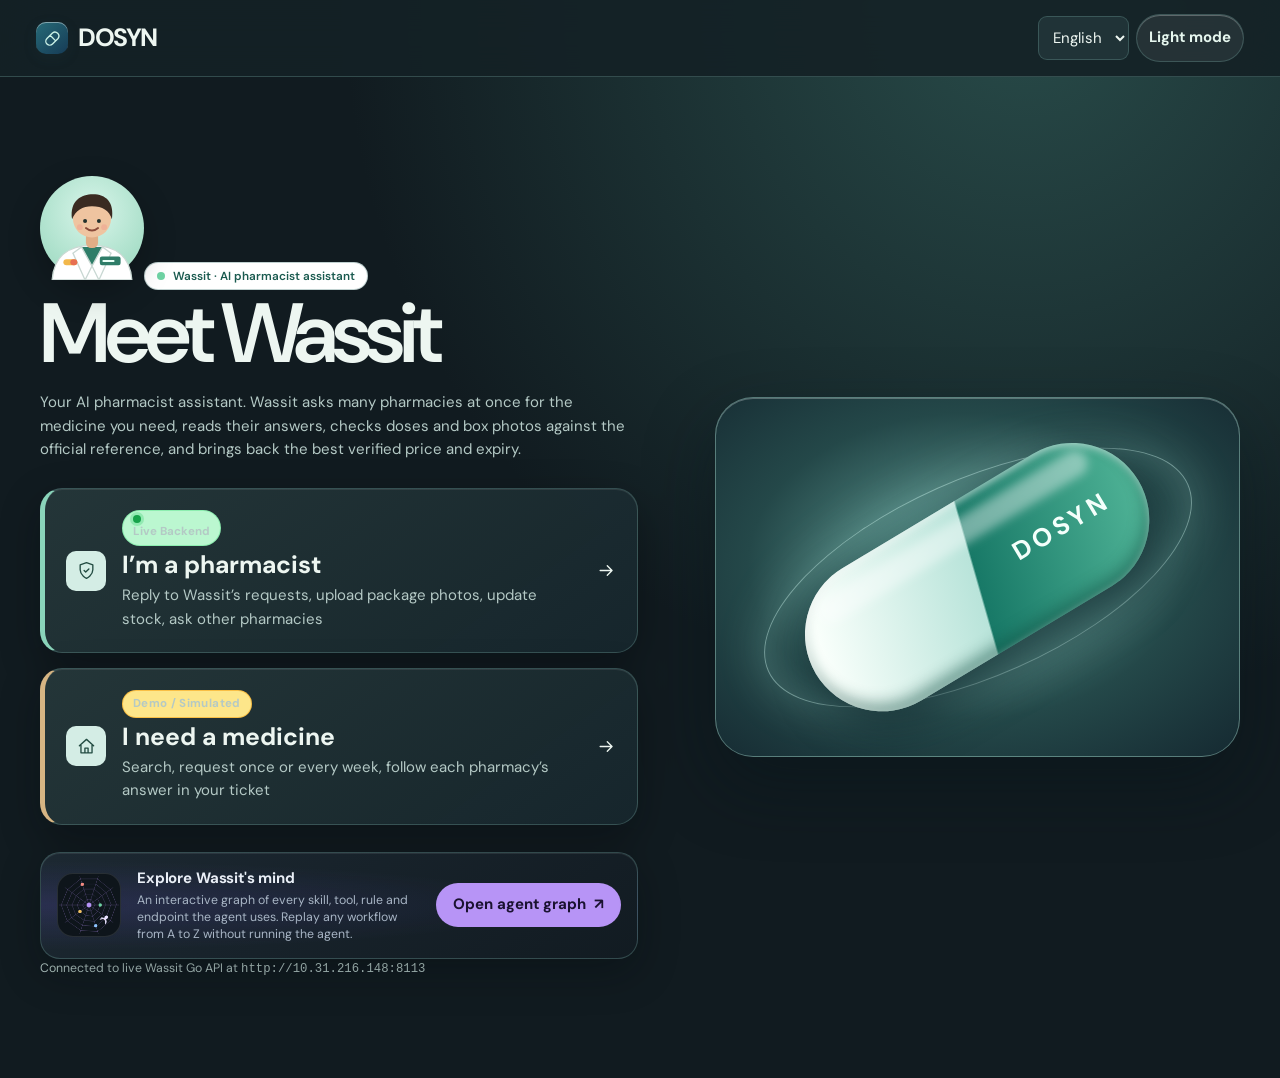
==== commit 51629351: "Add Wassit agent graph showcase to the login pages A standalone, Obsidian-style graph of the agent's" ====
--- a/web/index.html
+++ b/web/index.html
@@ -8,12 +8,14 @@
   <link rel="stylesheet" href="style.css">
   <link rel="stylesheet" href="wassit.css">
   <script>
-    window.VITE_API_BASE_URL = window.VITE_API_BASE_URL || 'http://10.31.216.148:8113';
-    window.NEXT_PUBLIC_API_BASE_URL = window.NEXT_PUBLIC_API_BASE_URL || 'http://10.31.216.148:8113';
+    // Served by scripts/serve_lan.py (port 5600): the API is on the same address, so other devices work.
+    var wassitApi = location.port === '5600' ? location.origin : 'http://10.31.216.148:8113';
+    window.VITE_API_BASE_URL = window.VITE_API_BASE_URL || wassitApi;
+    window.NEXT_PUBLIC_API_BASE_URL = window.NEXT_PUBLIC_API_BASE_URL || wassitApi;
   </script>
-  <script defer src="wassit-demo.js"></script>
   <script defer src="wassit-ui.js"></script>
   <script defer src="app.js"></script>
+  <script defer src="wassit-graph.js"></script>
 </head>
 <body>
   <a class="skip" href="#main">Skip to content</a>
